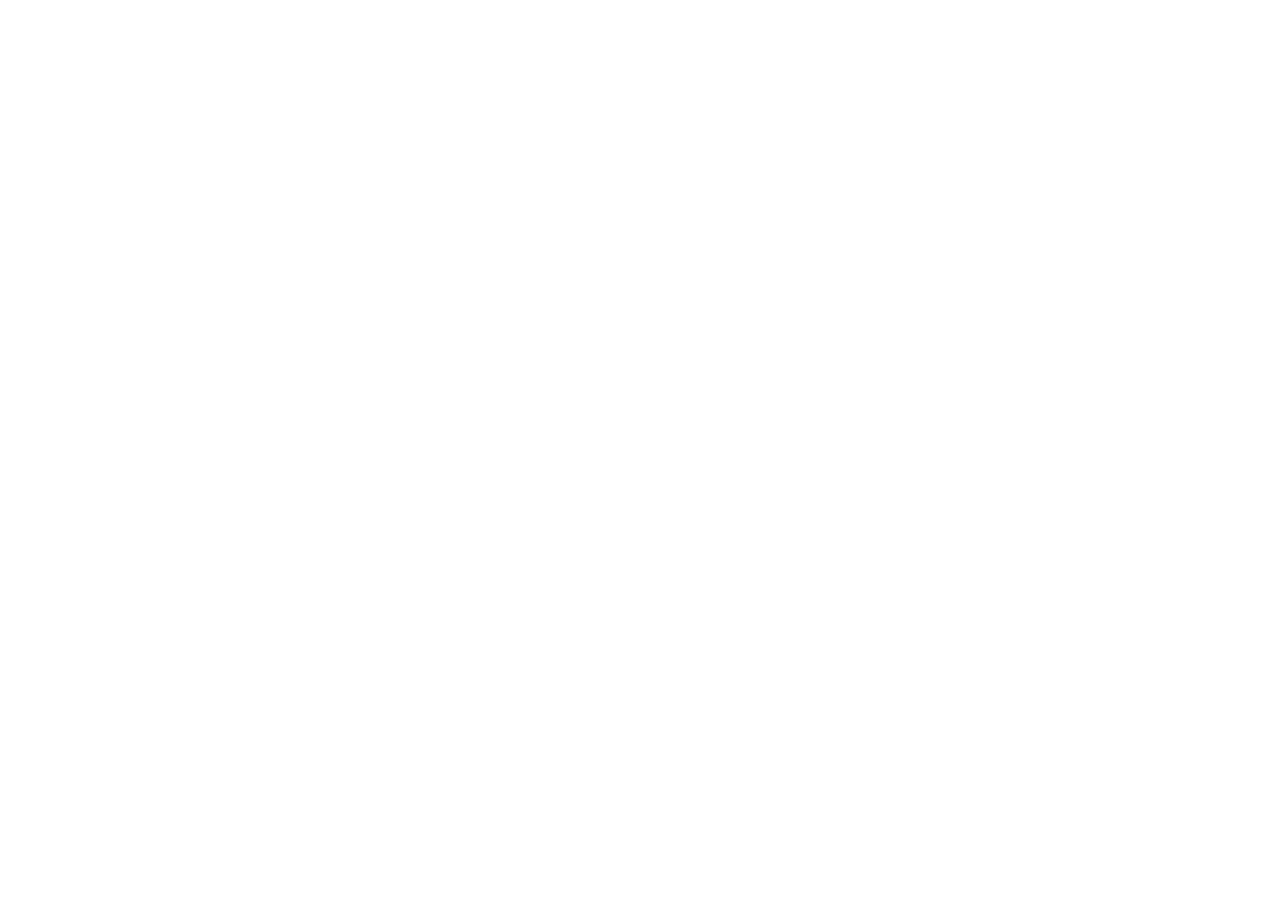
==== index.html @ c4678b07 "Início de projeto" ====
<!DOCTYPE html>
<html lang="pt-br">
<head>
    <meta charset="UTF-8">
    <meta http-equiv="X-UA-Compatible" content="IE=edge">
    <meta name="viewport" content="width=device-width, initial-scale=1.0">
    <title>Bem Vindo a StarGeek</title>
</head>
<body>
    
</body>
</html>
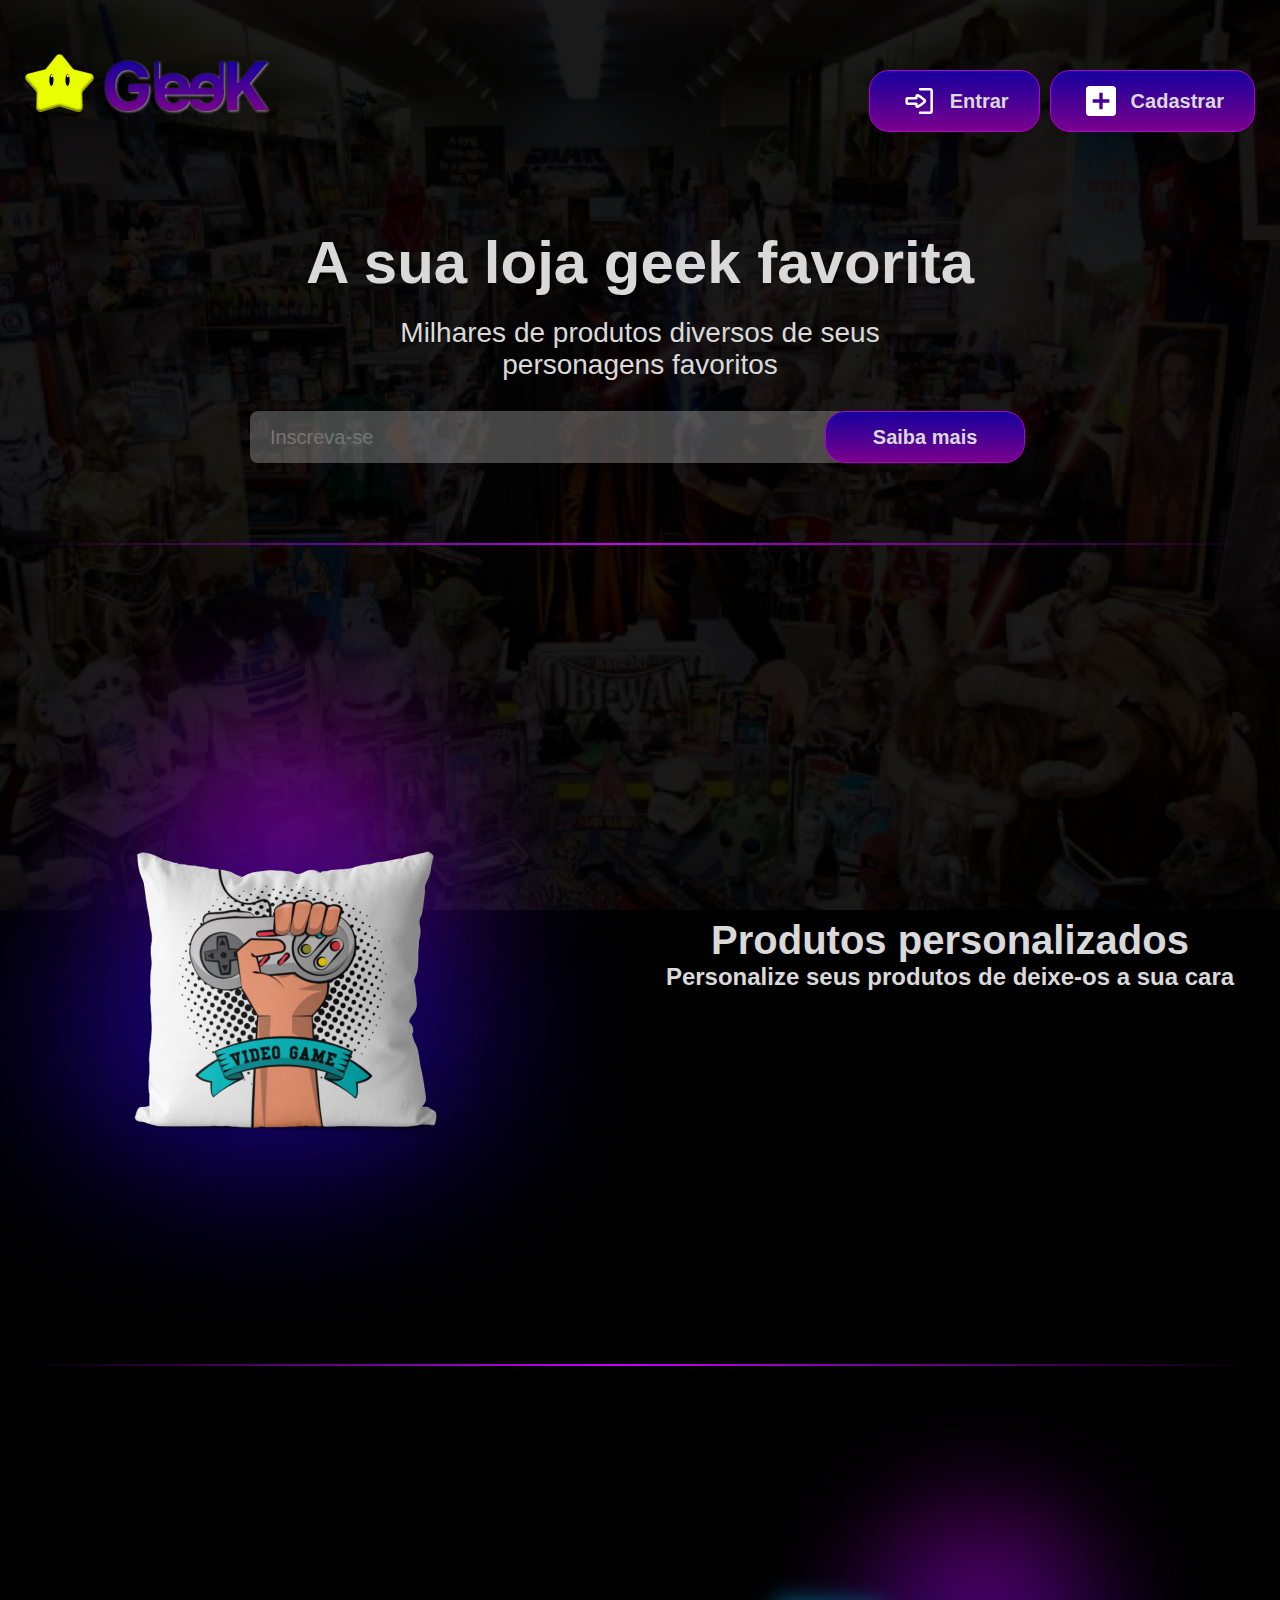
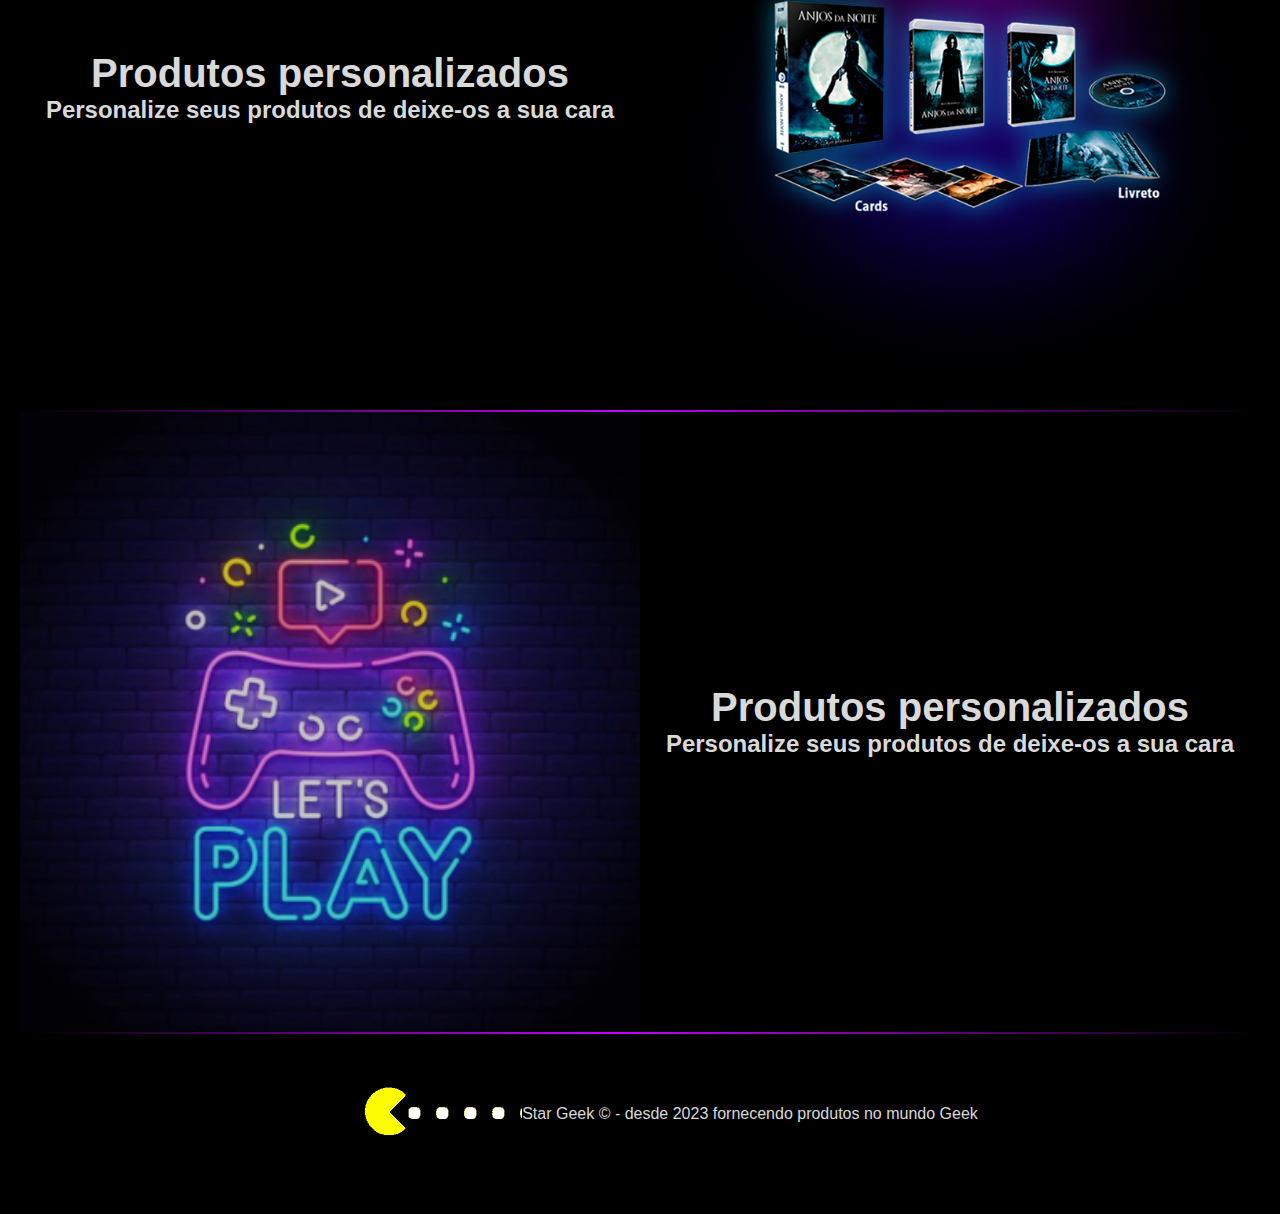
==== commit b4d0a5cd: "Criação do login e cadastros" ====
--- a/index.html
+++ b/index.html
@@ -1,12 +1,79 @@
 <!DOCTYPE html>
 <html lang="pt-br">
+
 <head>
     <meta charset="UTF-8">
     <meta http-equiv="X-UA-Compatible" content="IE=edge">
     <meta name="viewport" content="width=device-width, initial-scale=1.0">
-    <title>Bem Vindo a StarGeek</title>
+    <title>Star Geek - a maior loja Geek do Brasil</title>
+    <link rel="stylesheet" href="css/style.css">
 </head>
+
 <body>
-    
+    <header id="topo">
+        <img src="../img/logo.png" alt="">
+
+        <div class="botoes">
+            <a href="login.html" class="botao"><img src="img/entrar.svg" alt=""> Entrar</a>
+            <a href="cadusuario.html" class="botao"> <img src="img/add.svg" alt=""> Cadastrar</a>
+        </div>
+    </header>
+
+    <main>
+        <section id="parte1">
+            <div id="principal">
+                <h1>A sua loja geek favorita</h1>
+                <h2  id="subtitulo">Milhares de produtos diversos de seus
+                    personagens favoritos</h2>
+
+                <div id="inscreva-se">
+                    <input type="text" placeholder="Inscreva-se" id="txt-inscreva-se">
+                    <a href="#" class="botao">Saiba mais</a>                    
+                </div>
+            </div>
+        </section>
+
+        <hr>
+
+        <section id="parte2">
+            <div>
+                <img src="img/img1.png" alt="">
+            </div>            
+            <div>
+                <h1>Produtos personalizados</h1>
+                <h2>Personalize seus produtos de deixe-os a sua cara</h2>
+            </div>
+        </section>
+
+        <hr>
+
+        <section id="parte2">
+            <div>
+                <h1>Produtos personalizados</h1>
+                <h2>Personalize seus produtos de deixe-os a sua cara</h2>
+            </div>
+            <img src="img/img2.png" alt="">
+        </section>
+
+        <hr>
+
+        <section id="parte2">
+            <img src="img/img3.png" alt="">
+            <div>
+                <h1>Produtos personalizados</h1>
+                <h2>Personalize seus produtos de deixe-os a sua cara</h2>
+            </div>
+        </section>
+
+        <hr>
+
+
+    </main>
+
+    <footer>
+        <img src="img/pacman.gif" alt="">
+        <span>Star Geek © - desde 2023 fornecendo produtos no mundo Geek</span>
+    </footer>
 </body>
+
 </html>--- a/css/style.css
+++ b/css/style.css
@@ -0,0 +1,249 @@
+* {
+  margin: 0;
+  padding: 0;
+  box-sizing: border-box;
+}
+:root{
+  --preto: rgb(0, 0, 0);
+  --branco: white;
+  --cinza: #D9D9D9;
+  --primaria: #B100D2;
+  --secundaria: #16009D;
+  --terciaria: #7A008D;
+}
+
+body {
+  font-family: Arial, Helvetica, sans-serif;
+  background-color: var(--preto);
+  background-image: url(../img/fundo.jpg);
+  background-size: 100%;
+  background-repeat: no-repeat;
+  padding: 20px;
+  min-width: 300px;
+}
+
+.main{
+  margin-top: 10%;
+}
+
+.login {
+  margin: auto;
+  padding: 50px 20px;
+  max-width: 500px;
+
+  background: rgba(56, 0, 68, 0.32);
+  /* borda-botão */
+  border: 1px solid var(--primaria);
+  box-shadow: 14px 15px 17px rgba(255,255,255, 0.20);
+  border-radius: 27px;
+}
+
+.logo {
+  text-align: center;
+}
+
+.logo img {
+  height: 72px;
+  width: 274px;
+  margin-bottom: 40px;
+}
+
+#topo {
+  margin-top: 20px;
+  display: flex;
+  justify-content: space-between;  /* alinhamento que vai um de cada lado */
+  align-items: center;            /* centralizar verticalmente o texto */
+}
+
+.botoes {
+  display: flex;
+  justify-content: space-around;
+  margin-top: 30px;
+}
+
+.action-button button {
+  background: linear-gradient(180deg, var(--secundaria) 0%, var(--terciaria) 100%);
+  /* borda-botão */
+
+  border: 1px solid var(--primaria);
+  border-radius: 20px;
+  height: 70px;
+
+  padding: 10px;
+  margin-top: 30px;
+  transition: all 0.3s ease;
+  color: var(--cinza);
+}
+
+.action-button button:hover {
+  color: rgb(20, 20, 20);
+  box-shadow: 2px 1000px 1px var(--cinza) inset;
+}
+
+.botao {
+  background: linear-gradient(180deg, var(--secundaria) 0%, var(--terciaria) 100%);
+  width: 100%;
+  border: 1px solid var(--primaria);
+  border-radius: 20px;
+  padding: 10px 30px;
+  transition: all 0.3s ease;
+  color: var(--cinza);
+  font-size: 20px;
+  margin-left: 5px;
+  margin-right: 5px;
+  text-decoration: none;
+  align-items: center;
+  justify-content: center;
+  display: flex;  
+  font-weight: bold;
+}
+
+.botao > img {
+  height: 40px;
+  color: var(--cinza);
+  margin-right: 10px;
+}
+
+.botao:hover {
+  color: var(--preto);
+  box-shadow: 2px 1000px 1px var(--primaria) inset;
+}
+
+.botao-login {
+  width: 100%;
+}
+
+.botao-padrao {
+  width: 100%;
+}
+
+.input {
+  background: var(--cinza);
+  border-radius: 8px;
+  width: 100%;
+  height: 70px;
+  padding: 0 20px;
+  font-size: 20px;
+  margin-top: 20px;
+}
+
+.title {
+  color: var(--cinza);
+  text-align: center;
+}
+
+/* Main */
+/* Section 1 */
+
+main {
+  max-width: 1320px;
+  margin: 0 auto;
+}
+
+#parte1 {
+  margin-top: 6em;    
+  width: 100%;
+  padding-bottom: 50px;
+}
+
+#principal {
+  display: flex;
+  width: 100%;
+  align-items: center;
+  flex-direction: column;
+}
+
+#principal > h1 {
+  width: 100%;
+  text-align: center;
+  color: var(--cinza);
+  font-style: normal;
+  font-weight: 800;
+  font-size: 60px;
+}
+
+#subtitulo {
+  margin-top: 20px;
+  width: 20em;
+  text-align: center;
+  color: var(--cinza);
+  font-style: normal;
+  font-weight: 400;
+  font-size: 28px;
+}
+
+#inscreva-se {
+  display: flex;
+  justify-content: center;
+  align-items: center;
+  margin: 30px 0;
+  text-align: center;
+  width: 80%;
+}
+
+#inscreva-se > .botao{
+  width: 200px;
+  height: 52px;
+  margin-left: -20px;
+}
+
+#txt-inscreva-se {
+  height: 52px;
+  width: 60%;
+  padding: 0 20px;
+  font-size: 20px;
+  color: var(--cinza);
+  background: rgba(217, 217, 217, 0.3);
+  border: none;
+  border-radius: 8px;
+}
+
+hr {
+  background: linear-gradient(to right, rgba(201, 0, 255, 0) 0.52%, #C900FF 47.92%, rgba(255, 0, 255, 0));
+  height: 2px;
+  border: 0;
+}
+
+#parte2{
+  display: flex;
+  width: 100%;
+  text-align: center;
+}
+#parte2 > img {
+  width: 50%;
+}
+#parte2 > div {
+  display: flex;
+  color: var(--cinza);
+  flex-direction: column;
+  align-items: center;
+  justify-content: center;
+  width: 50%;
+}
+#parte2 > div > h1 {
+  font-size: 40px;
+}
+
+@media (max-width:500px){
+  #topo {
+    flex-direction: column;
+  }
+  
+  #parte2 {
+    flex-direction: column;
+  }
+  #parte2 > img {
+    width: 100%;
+  }
+  #parte2 > div {
+    width: 100%;
+  }
+}
+
+/* Estilizando o Footer*/
+footer{
+  display: flex;
+  justify-content: center;
+  align-items: center;
+  color: var(--cinza);
+}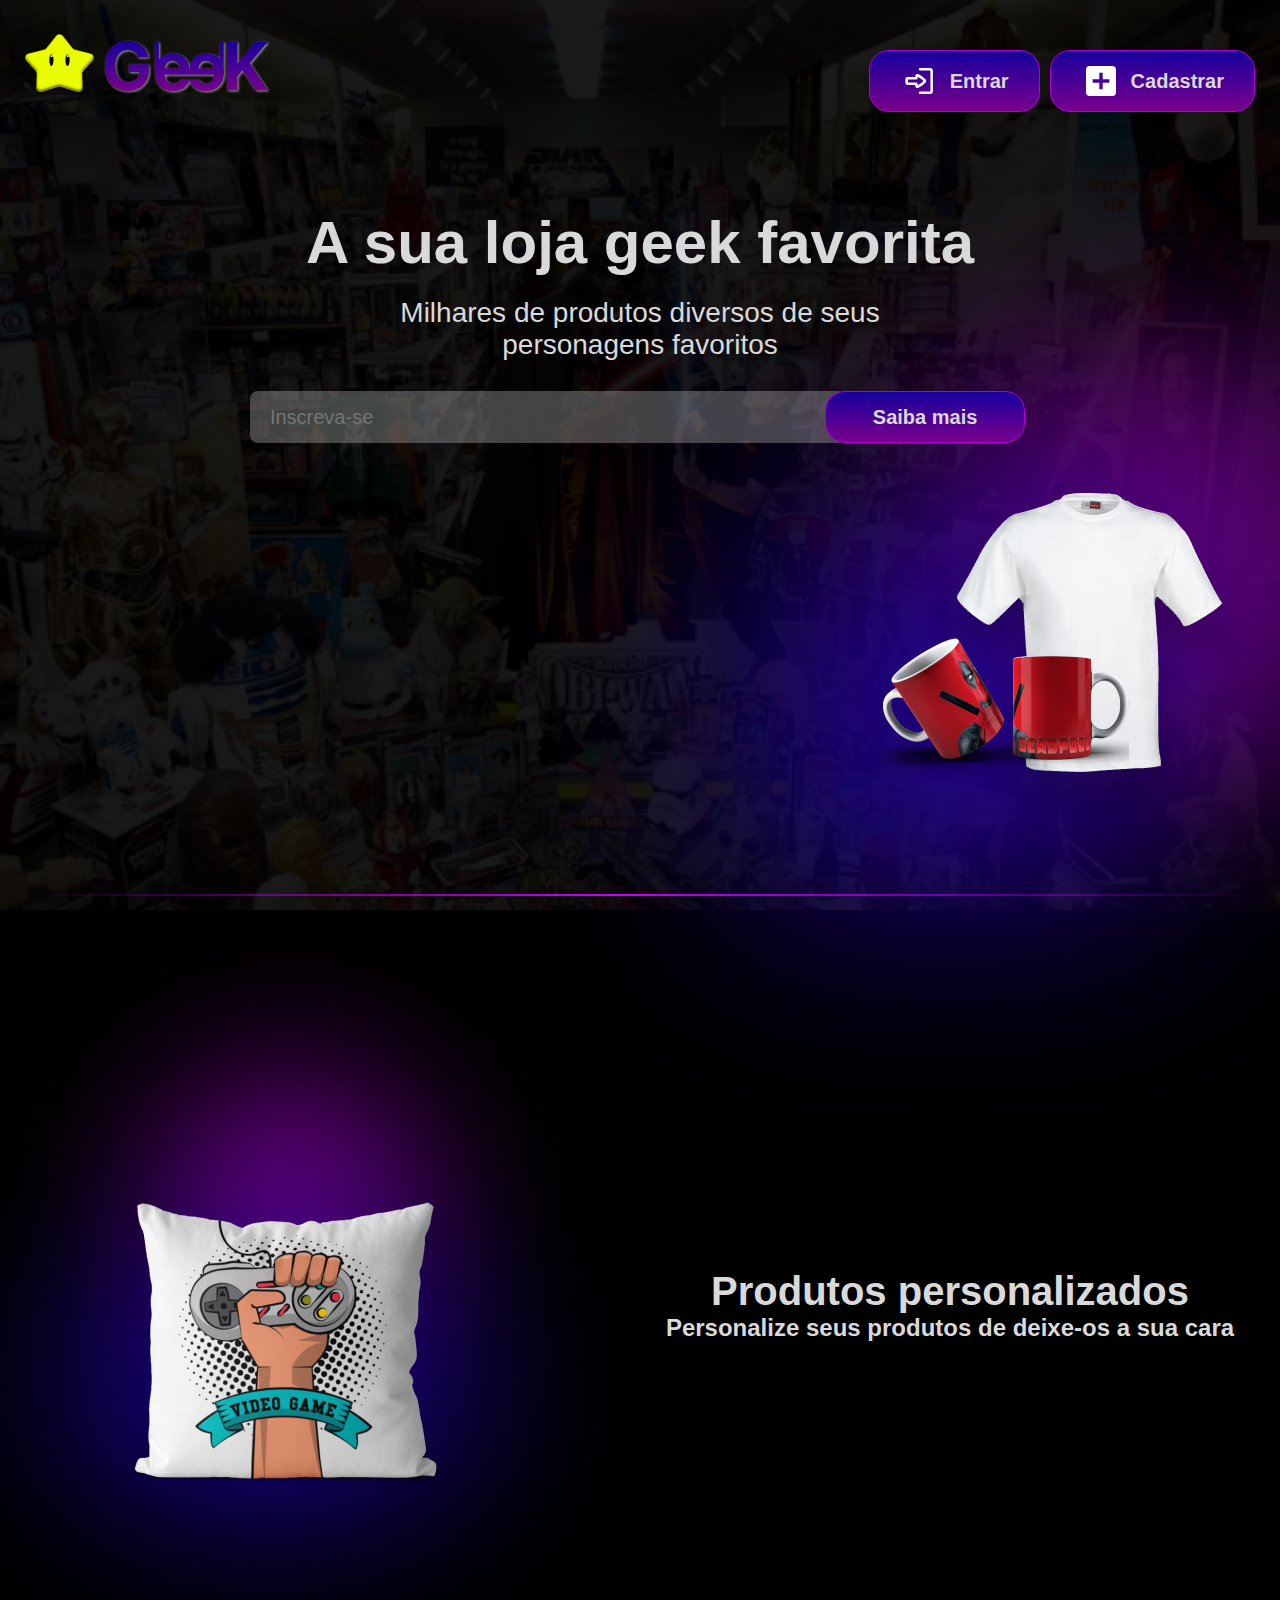
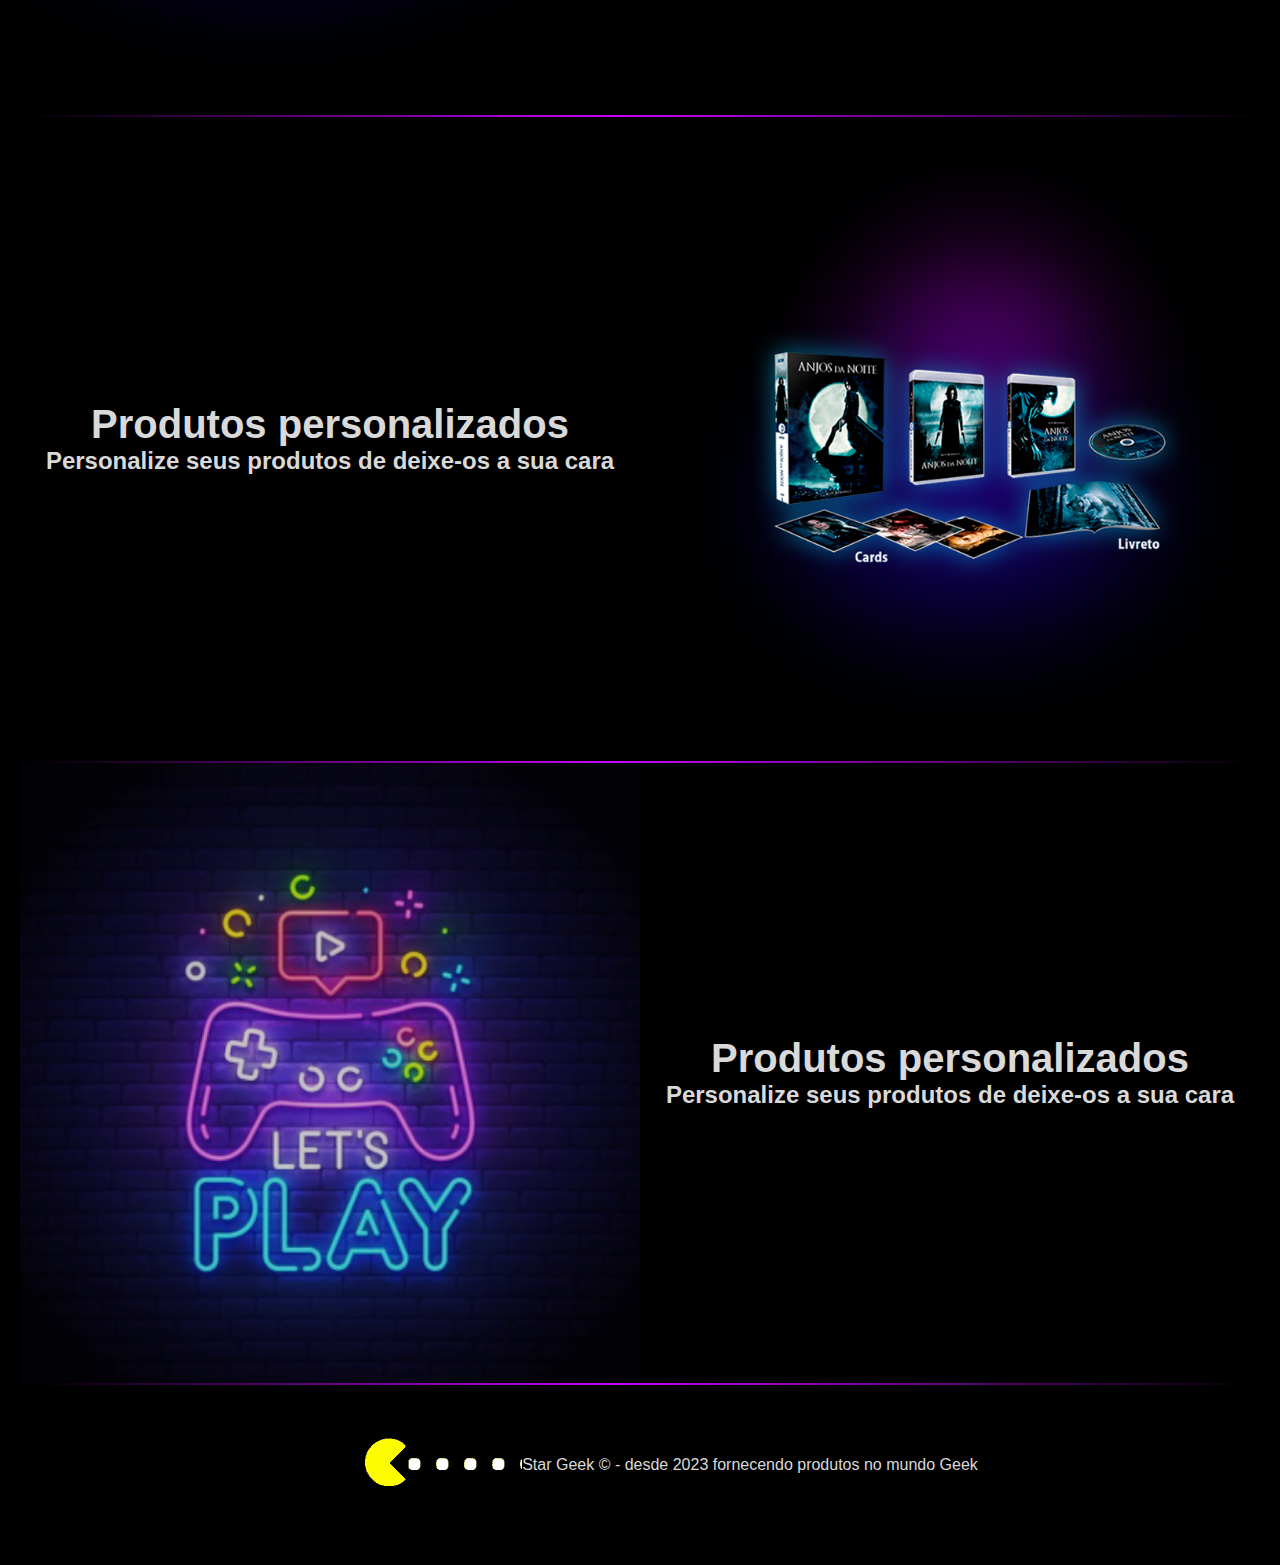
==== commit b502b4c7: "Criação do catálogo" ====
--- a/index.html
+++ b/index.html
@@ -7,6 +7,7 @@
     <meta name="viewport" content="width=device-width, initial-scale=1.0">
     <title>Star Geek - a maior loja Geek do Brasil</title>
     <link rel="stylesheet" href="css/style.css">
+    <link rel="stylesheet" href="css/header.css">
 </head>
 
 <body>
@@ -29,6 +30,11 @@
                 <div id="inscreva-se">
                     <input type="text" placeholder="Inscreva-se" id="txt-inscreva-se">
                     <a href="#" class="botao">Saiba mais</a>                    
+                </div>
+                <div class="camiseta">
+                    <img src="img/camiseta.png" alt="">
+                    <div class="blur-roxo"></div>
+                    <div class="blur-azul"></div>
                 </div>
             </div>
         </section>
--- a/css/style.css
+++ b/css/style.css
@@ -10,6 +10,7 @@
   --primaria: #B100D2;
   --secundaria: #16009D;
   --terciaria: #7A008D;
+  --degrade-botao: linear-gradient(180deg, var(--secundaria) 0%, var(--terciaria) 100%);
 }
 
 body {
@@ -19,11 +20,18 @@
   background-size: 100%;
   background-repeat: no-repeat;
   padding: 20px;
-  min-width: 300px;
+}
+li{
+  list-style-type: none;
+}
+a{
+  color: var(--branco);
+  text-decoration: none;
 }
 
 .main{
   margin-top: 10%;
+  min-width: 400px;
 }
 
 .login {
@@ -48,13 +56,6 @@
   margin-bottom: 40px;
 }
 
-#topo {
-  margin-top: 20px;
-  display: flex;
-  justify-content: space-between;  /* alinhamento que vai um de cada lado */
-  align-items: center;            /* centralizar verticalmente o texto */
-}
-
 .botoes {
   display: flex;
   justify-content: space-around;
@@ -62,7 +63,7 @@
 }
 
 .action-button button {
-  background: linear-gradient(180deg, var(--secundaria) 0%, var(--terciaria) 100%);
+  background: var(--degrade-botao);
   /* borda-botão */
 
   border: 1px solid var(--primaria);
@@ -102,6 +103,17 @@
   height: 40px;
   color: var(--cinza);
   margin-right: 10px;
+}
+@media (max-width:500px) {
+  .botao {
+    font-size: 15px;
+    padding: 5px 20px;
+  }
+  .botao > img {
+    height: 20px;
+  }
+  
+
 }
 
 .botao:hover {
@@ -198,6 +210,32 @@
   border-radius: 8px;
 }
 
+.camiseta{
+  position: relative;
+  width: 100%;
+  text-align: right;
+}
+.blur-roxo{
+  z-index: -1;
+  position: absolute;
+  width: 417px;
+  height: 382px;
+  right: -100px;
+  top: -100px;
+  background: rgba(116, 0, 142, 0.8);
+  filter: blur(92px);
+}
+.blur-azul{
+  z-index: -1;
+  position: absolute;
+  width: 417px;
+  height: 382px;
+  right: 100px;
+  top: 50px;
+  background: rgba(29, 0, 155, 0.8);
+  filter: blur(104.5px);
+}
+
 hr {
   background: linear-gradient(to right, rgba(201, 0, 255, 0) 0.52%, #C900FF 47.92%, rgba(255, 0, 255, 0));
   height: 2px;
@@ -246,4 +284,16 @@
   justify-content: center;
   align-items: center;
   color: var(--cinza);
-}+}
+
+.video {
+  position: fixed;
+  top: 0;
+  left: 0;
+  width: 100vw;
+  height: 100vh;
+  display: none;
+  justify-content: center;
+  align-items: center;
+  background-color: rgba(0, 0, 0, 0.8);
+}
--- a/css/header.css
+++ b/css/header.css
@@ -0,0 +1,20 @@
+#topo {
+    display: flex;
+    justify-content: space-between;  /* alinhamento que vai um de cada lado */
+    align-items: center;            /* centralizar verticalmente o texto */
+    margin-bottom: 20px;
+  }
+
+  .menu{
+    display: flex;
+  }
+  .menu > li {
+    padding: 10px; 
+  }
+  .menu > li:hover {
+    background: var(--degrade-botao);
+    border-radius: 5px;
+  }
+  .menu > li > a {
+    font-size: 20px;
+  }